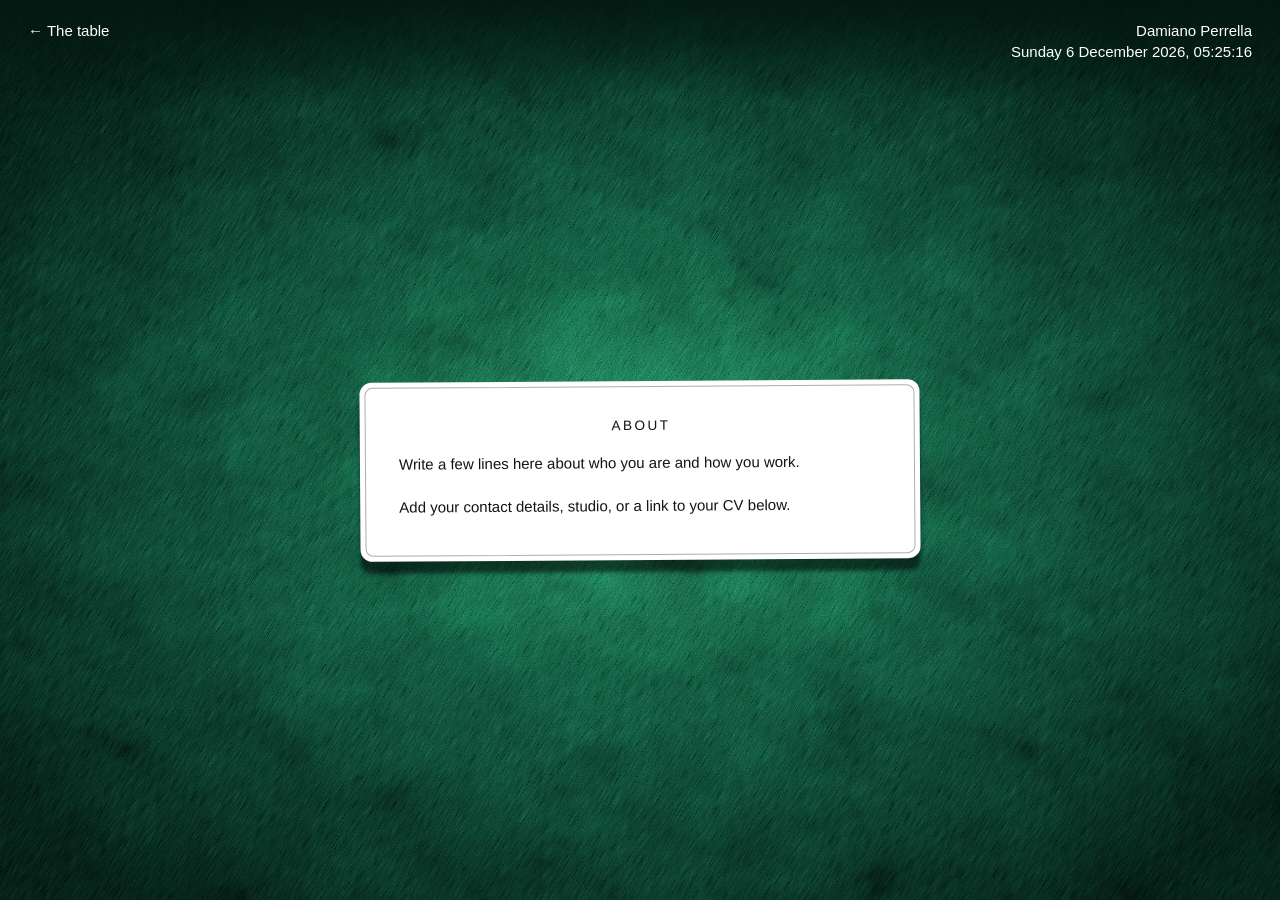
==== about/index.html @ aa50910e "Add files via upload" ====
<!DOCTYPE html>
<html lang="en">
<head>
<meta charset="utf-8">
<meta name="viewport" content="width=device-width, initial-scale=1">
<title>About — Damiano Perrella</title>
<style>
  /* ============================================================
     DESIGN TOKENS — kept identical to the landing page.
     ============================================================ */
  :root {
    --felt-light: #1b7a52;
    --felt:       #0d4a33;
    --felt-dark:  #031610;

    --card:  #ffffff;
    --ink:   #141414;
    --ink-dim: rgba(20, 20, 20, .35);
    --ink-soft: rgba(20, 20, 20, .55);
    --red:   #de1f26;                    /* hard aspects, retrograde */
    --on-bg: #ffffff;

    --font: "Helvetica Neue", Helvetica, Arial, sans-serif;
    /* astrological symbols are not in Helvetica, so the browser borrows them
       from the system's symbol fonts */
    --glyph: "Helvetica Neue", Helvetica, Arial, "Apple Symbols", "Segoe UI Symbol",
             "Noto Sans Symbols", "Noto Sans Symbols 2", "DejaVu Sans", sans-serif;
  }

  * { box-sizing: border-box; margin: 0; padding: 0; }

  body {
    min-height: 100vh;
    overflow-x: hidden;
    color: var(--on-bg);
    font-family: var(--font);
    background: var(--felt-dark);
  }

  /* ---------------- the felt table (same as landing) ---------------- */
  .felt {
    position: fixed; inset: 0;
    z-index: 0;
    pointer-events: none;
    isolation: isolate;
    overflow: hidden;
    background:
      radial-gradient(ellipse 62% 60% at 50% 52%,
        var(--felt-light) 0%, var(--felt) 38%, #093626 62%, var(--felt-dark) 100%),
      var(--felt);
  }
  .felt::before, .felt::after, .felt i {
    content: "";
    position: absolute; inset: 0;
    display: block;
  }
  .felt::before {
    background-image: url("data:image/svg+xml,%3Csvg xmlns='http://www.w3.org/2000/svg' width='220' height='220'%3E%3Cfilter id='n' x='0' y='0' width='100%25' height='100%25'%3E%3CfeTurbulence type='fractalNoise' baseFrequency='.85' numOctaves='3' seed='7' stitchTiles='stitch'/%3E%3CfeColorMatrix type='saturate' values='0'/%3E%3CfeComponentTransfer%3E%3CfeFuncR type='linear' slope='1.9' intercept='-.45'/%3E%3CfeFuncG type='linear' slope='1.9' intercept='-.45'/%3E%3CfeFuncB type='linear' slope='1.9' intercept='-.45'/%3E%3C/feComponentTransfer%3E%3C/filter%3E%3Crect width='100%25' height='100%25' filter='url(%23n)'/%3E%3C/svg%3E");
    background-size: 220px 220px;
    mix-blend-mode: overlay;
    opacity: .6;
  }
  .felt::after {
    inset: -30%;
    transform: rotate(32deg);
    background-image: url("data:image/svg+xml,%3Csvg xmlns='http://www.w3.org/2000/svg' width='360' height='360'%3E%3Cfilter id='f' x='0' y='0' width='100%25' height='100%25'%3E%3CfeTurbulence type='fractalNoise' baseFrequency='.75 .05' numOctaves='2' seed='11' stitchTiles='stitch'/%3E%3CfeColorMatrix type='saturate' values='0'/%3E%3CfeComponentTransfer%3E%3CfeFuncR type='linear' slope='2.4' intercept='-.7'/%3E%3CfeFuncG type='linear' slope='2.4' intercept='-.7'/%3E%3CfeFuncB type='linear' slope='2.4' intercept='-.7'/%3E%3C/feComponentTransfer%3E%3C/filter%3E%3Crect width='100%25' height='100%25' filter='url(%23f)'/%3E%3C/svg%3E");
    background-size: 360px 360px;
    mix-blend-mode: soft-light;
    opacity: .55;
  }
  .felt i {
    background-image: url("data:image/svg+xml,%3Csvg xmlns='http://www.w3.org/2000/svg' width='900' height='900'%3E%3Cfilter id='m' x='0' y='0' width='100%25' height='100%25'%3E%3CfeTurbulence type='fractalNoise' baseFrequency='.011 .016' numOctaves='3' seed='4' stitchTiles='stitch'/%3E%3CfeColorMatrix type='saturate' values='0'/%3E%3CfeComponentTransfer%3E%3CfeFuncR type='linear' slope='2.2' intercept='-.6'/%3E%3CfeFuncG type='linear' slope='2.2' intercept='-.6'/%3E%3CfeFuncB type='linear' slope='2.2' intercept='-.6'/%3E%3C/feComponentTransfer%3E%3C/filter%3E%3Crect width='100%25' height='100%25' filter='url(%23m)'/%3E%3C/svg%3E");
    background-size: 900px 900px;
    mix-blend-mode: overlay;
    opacity: .4;
  }

  /* ---------------- header (fixed, top right) ---------------- */
  .id {
    position: fixed; top: 0; left: 0; right: 0;
    z-index: 20;
    padding: 1.25rem 1.75rem 2.5rem;
    text-align: right;
    font-size: 15px;
    line-height: 1.4;
    pointer-events: none;
    background: linear-gradient(rgba(3, 22, 16, .85), rgba(3, 22, 16, 0));
  }
  .id a {
    display: block;
    width: fit-content;
    margin-left: auto;
    pointer-events: auto;
    color: var(--on-bg);
    text-decoration: none;
    font-variant-numeric: tabular-nums;
  }
  .id a.back { position: absolute; left: 1.75rem; top: 1.25rem; margin: 0; }
  .id a:hover, .id a:focus-visible { text-decoration: underline; text-underline-offset: 3px; outline: none; }


  /* ---------------- single card in the middle ---------------- */
  .page {
    position: relative; z-index: 2;
    min-height: 100vh;
    display: flex; align-items: center; justify-content: center;
    padding: 6.5rem 1.5rem 4rem;
  }
  .panel {
    position: relative;
    width: min(560px, 100%);
    padding: 9px;
    border-radius: 12px;
    background: var(--card);
    color: var(--ink);
    box-shadow: 0 12px 4px rgba(0, 0, 0, .55);
    opacity: 0;
    animation: deal .9s cubic-bezier(.2,.75,.25,1) .1s forwards;
  }
  @keyframes deal {
    0%   { opacity: 0; transform: translateY(160px) rotate(-5deg) scale(.94); }
    14%  { opacity: 1; }
    68%  { transform: translateY(-14px) rotate(.6deg) scale(1.01); }
    100% { opacity: 1; transform: translateY(0) rotate(-.4deg) scale(1); }
  }
  .panel::before {
    content: ""; position: absolute; inset: 5px;
    border: 1px solid var(--ink-dim); border-radius: 8px; pointer-events: none;
  }
  .panel .inner { padding: 28px 30px 32px; display: flex; flex-direction: column; gap: 18px; }
  .label {
    text-align: center; font-size: .85rem; letter-spacing: .18em;
    text-transform: uppercase; padding-left: .18em;
  }
  .panel p { font-size: 15px; line-height: 1.65; }
  .panel a { color: var(--ink); text-underline-offset: 3px; }
  @media (prefers-reduced-motion: reduce) { .panel { animation-duration: .01s; animation-delay: 0s; } }
</style>
</head>
<body>

<div class="felt" aria-hidden="true"><i></i></div>

<header class="id">
  <a class="back" href="/">&larr; The table</a>
  <a href="/about">Damiano Perrella</a>
  <a href="/fate" id="clock" aria-label="Current date and time. Open the planetary chart."></a>
</header>

<main class="page">
  <section class="panel">
    <div class="inner">
      <div class="label">About</div>
      <!-- Replace this paragraph with your own text. -->
      <p>Write a few lines here about who you are and how you work.</p>
      <p>Add your contact details, studio, or a link to your CV below.</p>
    </div>
  </section>
</main>

<script>
  const clockEl = document.getElementById("clock");
  const clockFmt = new Intl.DateTimeFormat("en-GB", {
    weekday: "long", day: "numeric", month: "long", year: "numeric",
    hour: "2-digit", minute: "2-digit", second: "2-digit", hourCycle: "h23"
  });
  function tickClock() {
    const p = {};
    for (const part of clockFmt.formatToParts(new Date())) p[part.type] = part.value;
    clockEl.textContent = `${p.weekday} ${p.day} ${p.month} ${p.year}, ${p.hour}:${p.minute}:${p.second}`;
  }
  (function loop() {
    tickClock();
    setTimeout(loop, 1000 - (Date.now() % 1000) + 5);
  })();
</script>
</body>
</html>
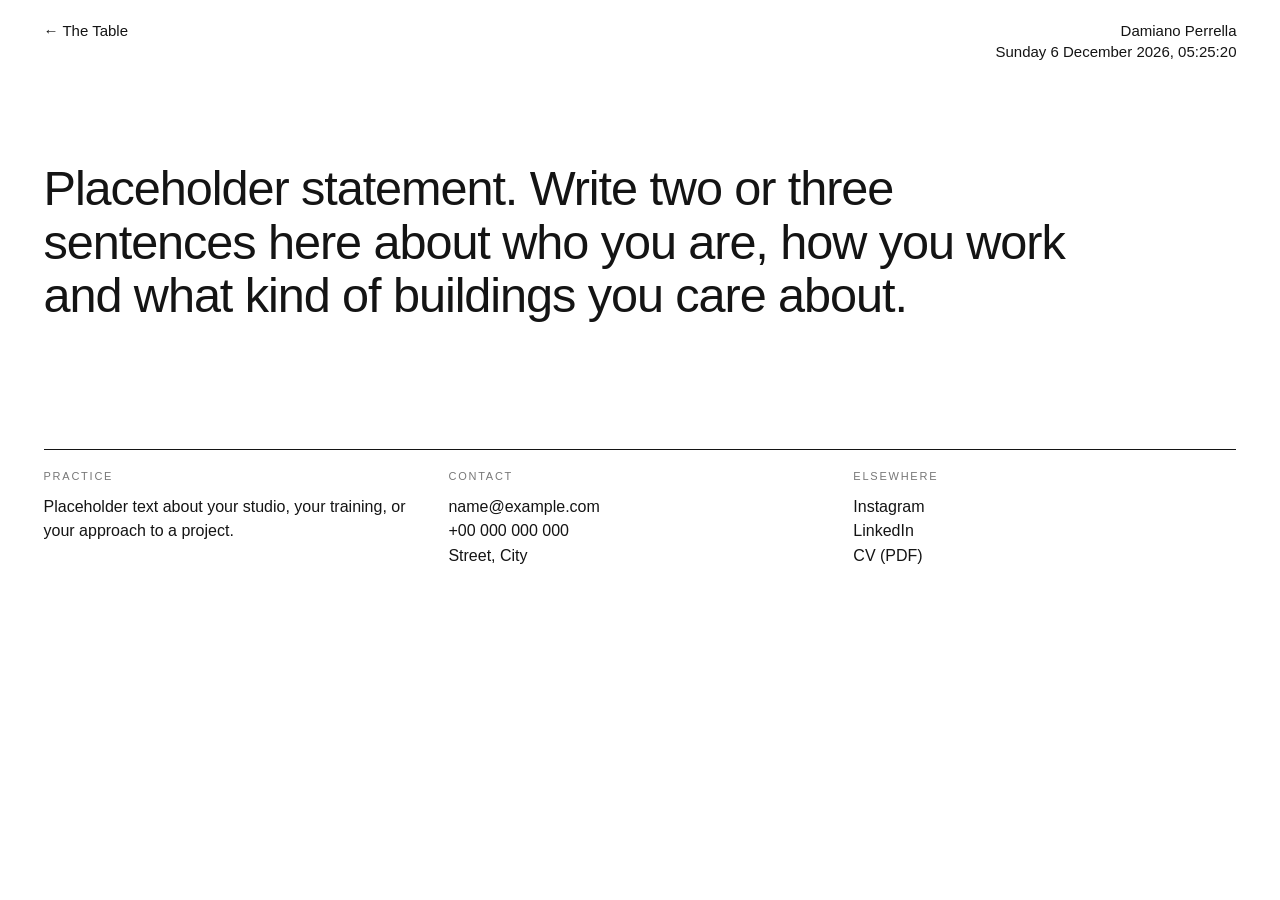
==== commit 2cc45718: "Add files via upload" ====
--- a/about/index.html
+++ b/about/index.html
@@ -3,176 +3,38 @@
 <head>
 <meta charset="utf-8">
 <meta name="viewport" content="width=device-width, initial-scale=1">
+<meta name="pt-color" content="#141414">
 <title>About — Damiano Perrella</title>
-<style>
-  /* ============================================================
-     DESIGN TOKENS — kept identical to the landing page.
-     ============================================================ */
-  :root {
-    --felt-light: #1b7a52;
-    --felt:       #0d4a33;
-    --felt-dark:  #031610;
-
-    --card:  #ffffff;
-    --ink:   #141414;
-    --ink-dim: rgba(20, 20, 20, .35);
-    --ink-soft: rgba(20, 20, 20, .55);
-    --red:   #de1f26;                    /* hard aspects, retrograde */
-    --on-bg: #ffffff;
-
-    --font: "Helvetica Neue", Helvetica, Arial, sans-serif;
-    /* astrological symbols are not in Helvetica, so the browser borrows them
-       from the system's symbol fonts */
-    --glyph: "Helvetica Neue", Helvetica, Arial, "Apple Symbols", "Segoe UI Symbol",
-             "Noto Sans Symbols", "Noto Sans Symbols 2", "DejaVu Sans", sans-serif;
-  }
-
-  * { box-sizing: border-box; margin: 0; padding: 0; }
-
-  body {
-    min-height: 100vh;
-    overflow-x: hidden;
-    color: var(--on-bg);
-    font-family: var(--font);
-    background: var(--felt-dark);
-  }
-
-  /* ---------------- the felt table (same as landing) ---------------- */
-  .felt {
-    position: fixed; inset: 0;
-    z-index: 0;
-    pointer-events: none;
-    isolation: isolate;
-    overflow: hidden;
-    background:
-      radial-gradient(ellipse 62% 60% at 50% 52%,
-        var(--felt-light) 0%, var(--felt) 38%, #093626 62%, var(--felt-dark) 100%),
-      var(--felt);
-  }
-  .felt::before, .felt::after, .felt i {
-    content: "";
-    position: absolute; inset: 0;
-    display: block;
-  }
-  .felt::before {
-    background-image: url("data:image/svg+xml,%3Csvg xmlns='http://www.w3.org/2000/svg' width='220' height='220'%3E%3Cfilter id='n' x='0' y='0' width='100%25' height='100%25'%3E%3CfeTurbulence type='fractalNoise' baseFrequency='.85' numOctaves='3' seed='7' stitchTiles='stitch'/%3E%3CfeColorMatrix type='saturate' values='0'/%3E%3CfeComponentTransfer%3E%3CfeFuncR type='linear' slope='1.9' intercept='-.45'/%3E%3CfeFuncG type='linear' slope='1.9' intercept='-.45'/%3E%3CfeFuncB type='linear' slope='1.9' intercept='-.45'/%3E%3C/feComponentTransfer%3E%3C/filter%3E%3Crect width='100%25' height='100%25' filter='url(%23n)'/%3E%3C/svg%3E");
-    background-size: 220px 220px;
-    mix-blend-mode: overlay;
-    opacity: .6;
-  }
-  .felt::after {
-    inset: -30%;
-    transform: rotate(32deg);
-    background-image: url("data:image/svg+xml,%3Csvg xmlns='http://www.w3.org/2000/svg' width='360' height='360'%3E%3Cfilter id='f' x='0' y='0' width='100%25' height='100%25'%3E%3CfeTurbulence type='fractalNoise' baseFrequency='.75 .05' numOctaves='2' seed='11' stitchTiles='stitch'/%3E%3CfeColorMatrix type='saturate' values='0'/%3E%3CfeComponentTransfer%3E%3CfeFuncR type='linear' slope='2.4' intercept='-.7'/%3E%3CfeFuncG type='linear' slope='2.4' intercept='-.7'/%3E%3CfeFuncB type='linear' slope='2.4' intercept='-.7'/%3E%3C/feComponentTransfer%3E%3C/filter%3E%3Crect width='100%25' height='100%25' filter='url(%23f)'/%3E%3C/svg%3E");
-    background-size: 360px 360px;
-    mix-blend-mode: soft-light;
-    opacity: .55;
-  }
-  .felt i {
-    background-image: url("data:image/svg+xml,%3Csvg xmlns='http://www.w3.org/2000/svg' width='900' height='900'%3E%3Cfilter id='m' x='0' y='0' width='100%25' height='100%25'%3E%3CfeTurbulence type='fractalNoise' baseFrequency='.011 .016' numOctaves='3' seed='4' stitchTiles='stitch'/%3E%3CfeColorMatrix type='saturate' values='0'/%3E%3CfeComponentTransfer%3E%3CfeFuncR type='linear' slope='2.2' intercept='-.6'/%3E%3CfeFuncG type='linear' slope='2.2' intercept='-.6'/%3E%3CfeFuncB type='linear' slope='2.2' intercept='-.6'/%3E%3C/feComponentTransfer%3E%3C/filter%3E%3Crect width='100%25' height='100%25' filter='url(%23m)'/%3E%3C/svg%3E");
-    background-size: 900px 900px;
-    mix-blend-mode: overlay;
-    opacity: .4;
-  }
-
-  /* ---------------- header (fixed, top right) ---------------- */
-  .id {
-    position: fixed; top: 0; left: 0; right: 0;
-    z-index: 20;
-    padding: 1.25rem 1.75rem 2.5rem;
-    text-align: right;
-    font-size: 15px;
-    line-height: 1.4;
-    pointer-events: none;
-    background: linear-gradient(rgba(3, 22, 16, .85), rgba(3, 22, 16, 0));
-  }
-  .id a {
-    display: block;
-    width: fit-content;
-    margin-left: auto;
-    pointer-events: auto;
-    color: var(--on-bg);
-    text-decoration: none;
-    font-variant-numeric: tabular-nums;
-  }
-  .id a.back { position: absolute; left: 1.75rem; top: 1.25rem; margin: 0; }
-  .id a:hover, .id a:focus-visible { text-decoration: underline; text-underline-offset: 3px; outline: none; }
-
-
-  /* ---------------- single card in the middle ---------------- */
-  .page {
-    position: relative; z-index: 2;
-    min-height: 100vh;
-    display: flex; align-items: center; justify-content: center;
-    padding: 6.5rem 1.5rem 4rem;
-  }
-  .panel {
-    position: relative;
-    width: min(560px, 100%);
-    padding: 9px;
-    border-radius: 12px;
-    background: var(--card);
-    color: var(--ink);
-    box-shadow: 0 12px 4px rgba(0, 0, 0, .55);
-    opacity: 0;
-    animation: deal .9s cubic-bezier(.2,.75,.25,1) .1s forwards;
-  }
-  @keyframes deal {
-    0%   { opacity: 0; transform: translateY(160px) rotate(-5deg) scale(.94); }
-    14%  { opacity: 1; }
-    68%  { transform: translateY(-14px) rotate(.6deg) scale(1.01); }
-    100% { opacity: 1; transform: translateY(0) rotate(-.4deg) scale(1); }
-  }
-  .panel::before {
-    content: ""; position: absolute; inset: 5px;
-    border: 1px solid var(--ink-dim); border-radius: 8px; pointer-events: none;
-  }
-  .panel .inner { padding: 28px 30px 32px; display: flex; flex-direction: column; gap: 18px; }
-  .label {
-    text-align: center; font-size: .85rem; letter-spacing: .18em;
-    text-transform: uppercase; padding-left: .18em;
-  }
-  .panel p { font-size: 15px; line-height: 1.65; }
-  .panel a { color: var(--ink); text-underline-offset: 3px; }
-  @media (prefers-reduced-motion: reduce) { .panel { animation-duration: .01s; animation-delay: 0s; } }
-</style>
+<script src="../site.js"></script>
+<link rel="stylesheet" href="../clean.css">
 </head>
 <body>
 
-<div class="felt" aria-hidden="true"><i></i></div>
-
 <header class="id">
-  <a class="back" href="/">&larr; The table</a>
+  <a class="back" href="/">&larr; The Table</a>
   <a href="/about">Damiano Perrella</a>
   <a href="/fate" id="clock" aria-label="Current date and time. Open the planetary chart."></a>
 </header>
 
-<main class="page">
-  <section class="panel">
-    <div class="inner">
-      <div class="label">About</div>
-      <!-- Replace this paragraph with your own text. -->
-      <p>Write a few lines here about who you are and how you work.</p>
-      <p>Add your contact details, studio, or a link to your CV below.</p>
-    </div>
-  </section>
+<main class="about">
+  <!-- Replace the text below with your own. -->
+  <p class="lede">Placeholder statement. Write two or three sentences here about who you are, how you work and what kind of buildings you care about.</p>
+
+  <div class="cols">
+    <section>
+      <h2 class="label">Practice</h2>
+      <p>Placeholder text about your studio, your training, or your approach to a project.</p>
+    </section>
+    <section>
+      <h2 class="label">Contact</h2>
+      <p>name@example.com<br>+00 000 000 000<br>Street, City</p>
+    </section>
+    <section>
+      <h2 class="label">Elsewhere</h2>
+      <p>Instagram<br>LinkedIn<br>CV (PDF)</p>
+    </section>
+  </div>
 </main>
 
-<script>
-  const clockEl = document.getElementById("clock");
-  const clockFmt = new Intl.DateTimeFormat("en-GB", {
-    weekday: "long", day: "numeric", month: "long", year: "numeric",
-    hour: "2-digit", minute: "2-digit", second: "2-digit", hourCycle: "h23"
-  });
-  function tickClock() {
-    const p = {};
-    for (const part of clockFmt.formatToParts(new Date())) p[part.type] = part.value;
-    clockEl.textContent = `${p.weekday} ${p.day} ${p.month} ${p.year}, ${p.hour}:${p.minute}:${p.second}`;
-  }
-  (function loop() {
-    tickClock();
-    setTimeout(loop, 1000 - (Date.now() % 1000) + 5);
-  })();
-</script>
 </body>
 </html>
--- a/clean.css
+++ b/clean.css
@@ -0,0 +1,96 @@
+/* ======================================================================
+   clean.css — the plain white look shared by every page except the
+   landing page (About, the project pages, Fate and the 404).
+   The landing page keeps its own felt-table styling.
+   ====================================================================== */
+:root {
+  --bg: #ffffff;
+  --ink: #141414;
+  --ink-soft: rgba(20, 20, 20, .58);
+  --rule: rgba(20, 20, 20, .16);
+  --red: #de1f26;                                   /* the one accent: hard aspects on /fate */
+
+  --font: "Helvetica Neue", Helvetica, Arial, sans-serif;   /* the only typeface */
+
+  --pad: clamp(20px, 3.4vw, 52px);                  /* page side margin */
+  --gap: clamp(12px, 1.7vw, 26px);                  /* space between columns */
+  --max: 1680px;                                    /* widest the content grows */
+}
+
+* { box-sizing: border-box; margin: 0; padding: 0; }
+
+html { background: var(--bg); }
+body {
+  min-height: 100vh;
+  background: var(--bg);
+  color: var(--ink);
+  font-family: var(--font);
+  font-size: 16px;
+  line-height: 1.55;
+  -webkit-font-smoothing: antialiased;
+}
+a { color: inherit; text-underline-offset: 3px; }
+h1, h2 { font-weight: 400; }
+
+/* ---------------- header: name + clock on the right, a way back on the left ---------------- */
+.id {
+  position: fixed; top: 0; left: 0; right: 0;
+  z-index: 20;
+  padding: 1.25rem var(--pad) 0;
+  text-align: right;
+  font-size: 15px;
+  line-height: 1.4;
+  color: var(--ink);
+  pointer-events: none;                             /* only the links themselves are clickable */
+}
+.id a {
+  display: block;
+  width: fit-content;
+  margin-left: auto;
+  color: inherit;
+  text-decoration: none;
+  pointer-events: auto;
+  font-variant-numeric: tabular-nums;               /* stops the seconds jittering */
+}
+.id a.back { position: absolute; left: var(--pad); top: 1.25rem; margin: 0; }
+.id a:hover, .id a:focus-visible { text-decoration: underline; outline: none; }
+
+/* ---------------- small-caps labels used for section headings ---------------- */
+.label {
+  font-size: 11px;
+  letter-spacing: .16em;
+  text-transform: uppercase;
+  color: var(--ink-soft);
+}
+
+/* ---------------- about page ---------------- */
+.about {
+  max-width: var(--max);
+  margin: 0 auto;
+  padding: clamp(120px, 18vh, 200px) var(--pad) clamp(80px, 12vh, 140px);
+}
+.lede {
+  max-width: 21em;
+  font-size: clamp(26px, 3.8vw, 58px);
+  line-height: 1.1;
+  letter-spacing: -.022em;
+}
+.cols {
+  display: grid;
+  grid-template-columns: repeat(auto-fit, minmax(220px, 1fr));
+  gap: 32px var(--gap);
+  margin-top: clamp(72px, 14vh, 160px);
+  padding-top: 18px;
+  border-top: 1px solid var(--ink);
+}
+.cols h2 { margin-bottom: 10px; }
+.cols p { max-width: 28em; }
+
+/* ---------------- 404 ---------------- */
+.notfound {
+  min-height: 100vh;
+  display: flex; flex-direction: column; justify-content: center;
+  padding: 0 var(--pad);
+  gap: 14px;
+}
+.notfound h1 { font-size: clamp(80px, 18vw, 280px); line-height: .9; letter-spacing: -.05em; }
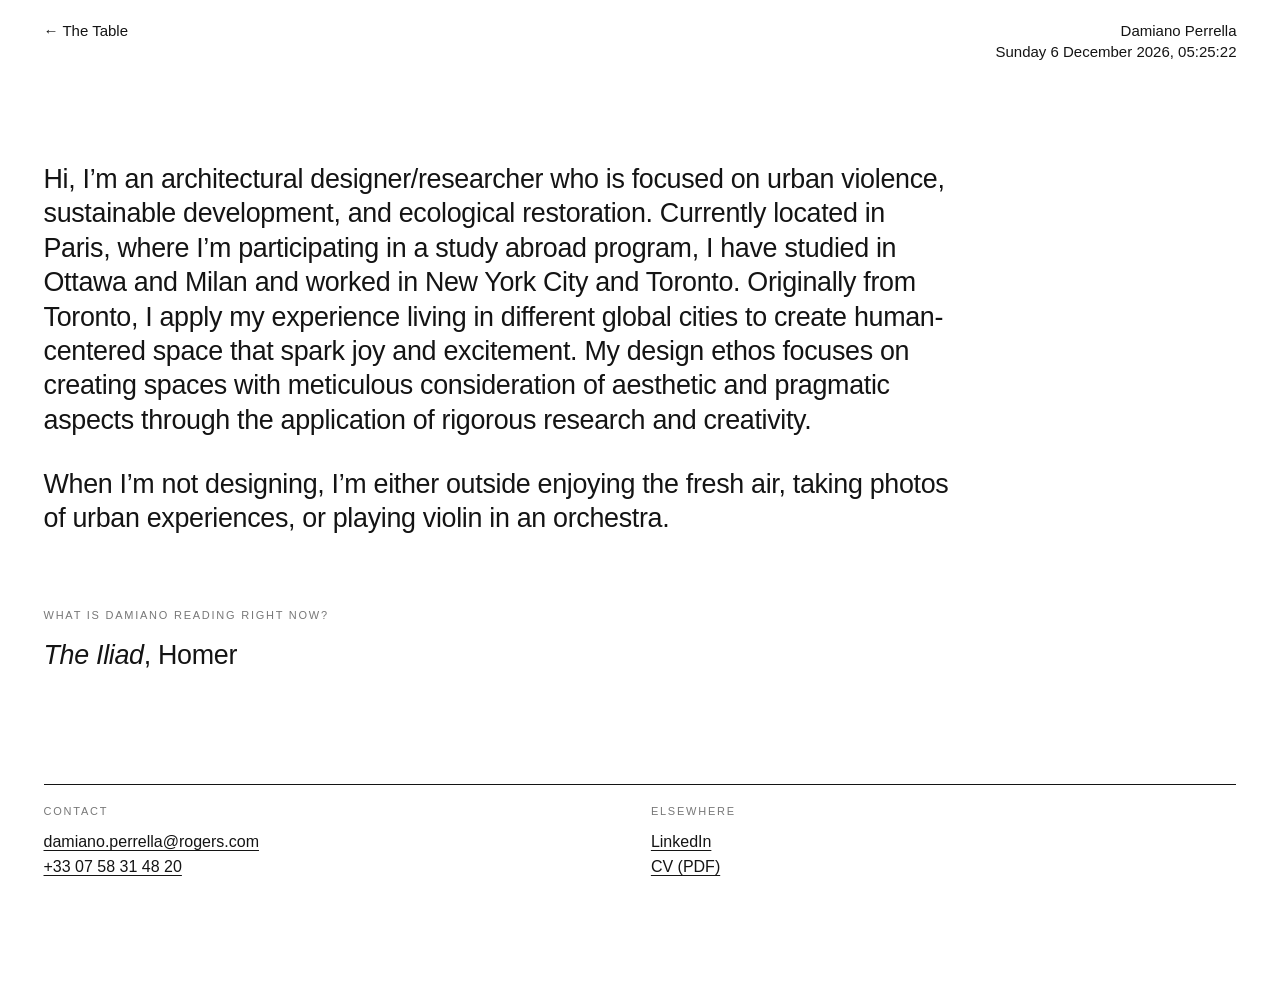
==== commit 3f116db6: "Add files via upload" ====
--- a/about/index.html
+++ b/about/index.html
@@ -17,21 +17,24 @@
 </header>
 
 <main class="about">
-  <!-- Replace the text below with your own. -->
-  <p class="lede">Placeholder statement. Write two or three sentences here about who you are, how you work and what kind of buildings you care about.</p>
+  <div class="lede">
+    <p>Hi, I&rsquo;m an architectural designer/researcher who is focused on urban violence, sustainable development, and ecological restoration. Currently located in Paris, where I&rsquo;m participating in a study abroad program, I have studied in Ottawa and Milan and worked in New York City and Toronto. Originally from Toronto, I apply my experience living in different global cities to create human-centered space that spark joy and excitement. My design ethos focuses on creating spaces with meticulous consideration of aesthetic and pragmatic aspects through the application of rigorous research and creativity.</p>
+    <p>When I&rsquo;m not designing, I&rsquo;m either outside enjoying the fresh air, taking photos of urban experiences, or playing violin in an orchestra.</p>
+  </div>
+
+  <section class="reading">
+    <h2 class="label">What is Damiano Reading Right Now?</h2>
+    <p><em>The Iliad</em>, Homer</p>
+  </section>
 
   <div class="cols">
     <section>
-      <h2 class="label">Practice</h2>
-      <p>Placeholder text about your studio, your training, or your approach to a project.</p>
-    </section>
-    <section>
       <h2 class="label">Contact</h2>
-      <p>name@example.com<br>+00 000 000 000<br>Street, City</p>
+      <p><a href="mailto:damiano.perrella@rogers.com">damiano.perrella@rogers.com</a><br><a href="tel:+330758314820">+33 07 58 31 48 20</a></p>
     </section>
     <section>
       <h2 class="label">Elsewhere</h2>
-      <p>Instagram<br>LinkedIn<br>CV (PDF)</p>
+      <p><a href="https://www.linkedin.com/in/damiano-perrella-364a67422/" target="_blank" rel="noopener">LinkedIn</a><br><a href="/cv.pdf" target="_blank" rel="noopener">CV (PDF)</a></p>
     </section>
   </div>
 </main>
--- a/clean.css
+++ b/clean.css
@@ -70,16 +70,24 @@
   padding: clamp(120px, 18vh, 200px) var(--pad) clamp(80px, 12vh, 140px);
 }
 .lede {
-  max-width: 21em;
-  font-size: clamp(26px, 3.8vw, 58px);
-  line-height: 1.1;
-  letter-spacing: -.022em;
+  max-width: 34em;
+  font-size: clamp(19px, 2.1vw, 30px);
+  line-height: 1.28;
+  letter-spacing: -.012em;
 }
+.lede p + p { margin-top: 1.1em; }
+.reading {
+  margin-top: clamp(48px, 8vh, 96px);
+}
+.reading .label { margin-bottom: 10px; }
+.reading p { font-size: clamp(19px, 2.1vw, 30px); letter-spacing: -.012em; }
+.cols a { text-decoration: underline; text-underline-offset: 3px; text-decoration-thickness: 1px; }
+.cols a:hover { text-decoration-thickness: 2px; }
 .cols {
   display: grid;
   grid-template-columns: repeat(auto-fit, minmax(220px, 1fr));
   gap: 32px var(--gap);
-  margin-top: clamp(72px, 14vh, 160px);
+  margin-top: clamp(64px, 12vh, 140px);
   padding-top: 18px;
   border-top: 1px solid var(--ink);
 }
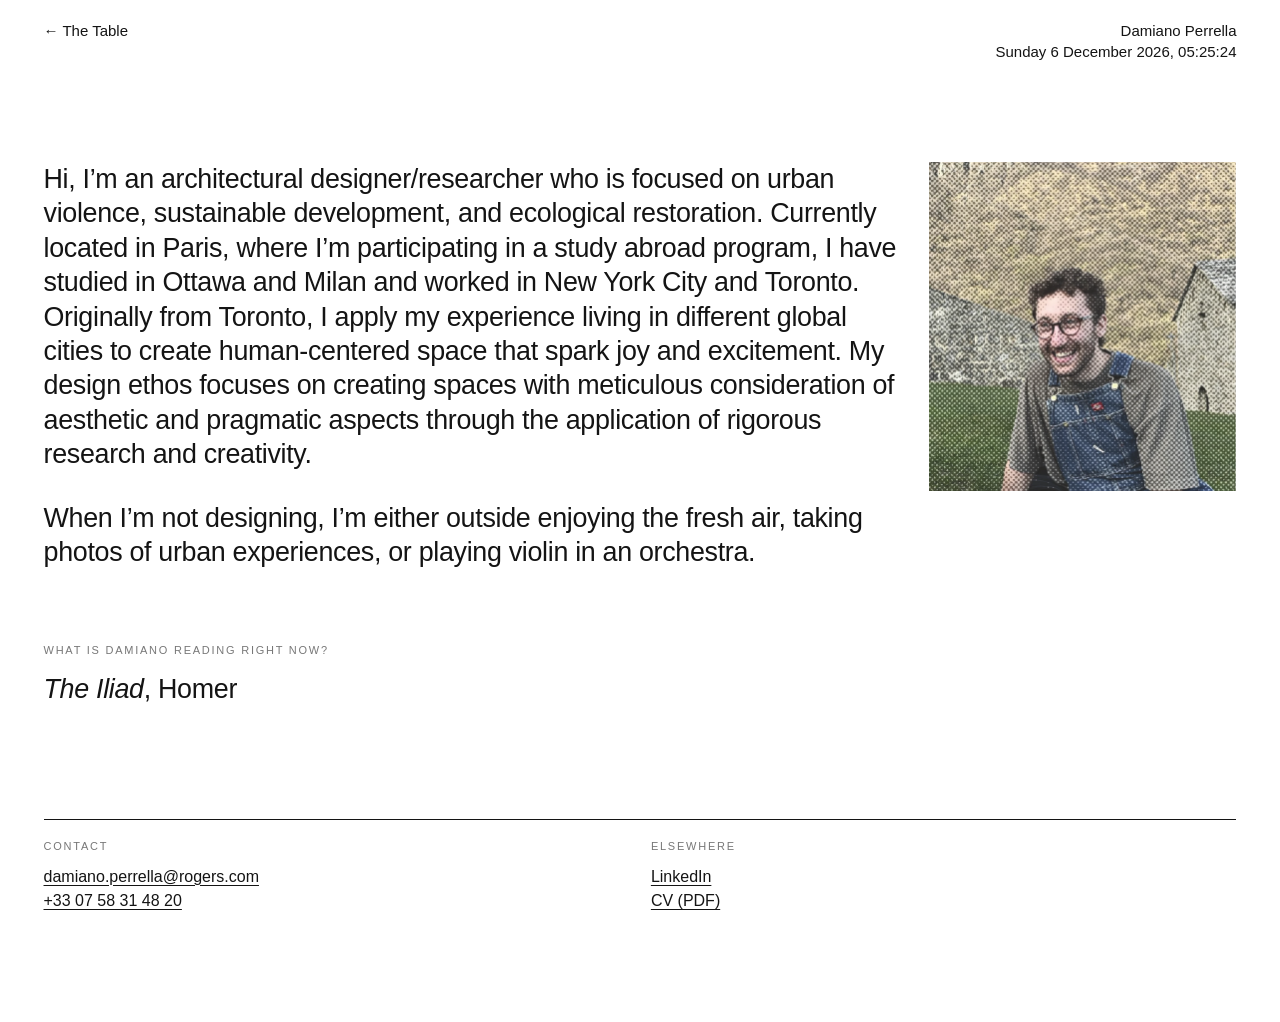
==== commit f8761eec: "Add files via upload" ====
--- a/about/index.html
+++ b/about/index.html
@@ -17,9 +17,12 @@
 </header>
 
 <main class="about">
-  <div class="lede">
-    <p>Hi, I&rsquo;m an architectural designer/researcher who is focused on urban violence, sustainable development, and ecological restoration. Currently located in Paris, where I&rsquo;m participating in a study abroad program, I have studied in Ottawa and Milan and worked in New York City and Toronto. Originally from Toronto, I apply my experience living in different global cities to create human-centered space that spark joy and excitement. My design ethos focuses on creating spaces with meticulous consideration of aesthetic and pragmatic aspects through the application of rigorous research and creativity.</p>
-    <p>When I&rsquo;m not designing, I&rsquo;m either outside enjoying the fresh air, taking photos of urban experiences, or playing violin in an orchestra.</p>
+  <div class="intro">
+    <div class="lede">
+      <p>Hi, I&rsquo;m an architectural designer/researcher who is focused on urban violence, sustainable development, and ecological restoration. Currently located in Paris, where I&rsquo;m participating in a study abroad program, I have studied in Ottawa and Milan and worked in New York City and Toronto. Originally from Toronto, I apply my experience living in different global cities to create human-centered space that spark joy and excitement. My design ethos focuses on creating spaces with meticulous consideration of aesthetic and pragmatic aspects through the application of rigorous research and creativity.</p>
+      <p>When I&rsquo;m not designing, I&rsquo;m either outside enjoying the fresh air, taking photos of urban experiences, or playing violin in an orchestra.</p>
+    </div>
+    <img class="headshot" src="../images/about/headshot.webp" width="1229" height="1317" alt="Portrait of Damiano Perrella">
   </div>
 
   <section class="reading">
--- a/clean.css
+++ b/clean.css
@@ -69,6 +69,13 @@
   margin: 0 auto;
   padding: clamp(120px, 18vh, 200px) var(--pad) clamp(80px, 12vh, 140px);
 }
+.intro {
+  display: grid;
+  grid-template-columns: minmax(0, 1fr) minmax(180px, 24vw);
+  gap: 40px var(--gap);
+  align-items: start;
+}
+.headshot { display: block; width: 100%; height: auto; }
 .lede {
   max-width: 34em;
   font-size: clamp(19px, 2.1vw, 30px);
@@ -94,6 +101,11 @@
 .cols h2 { margin-bottom: 10px; }
 .cols p { max-width: 28em; }
 
+@media (max-width: 760px) {
+  .intro { grid-template-columns: 1fr; }
+  .headshot { order: -1; width: min(60%, 260px); }
+}
+
 /* ---------------- 404 ---------------- */
 .notfound {
   min-height: 100vh;
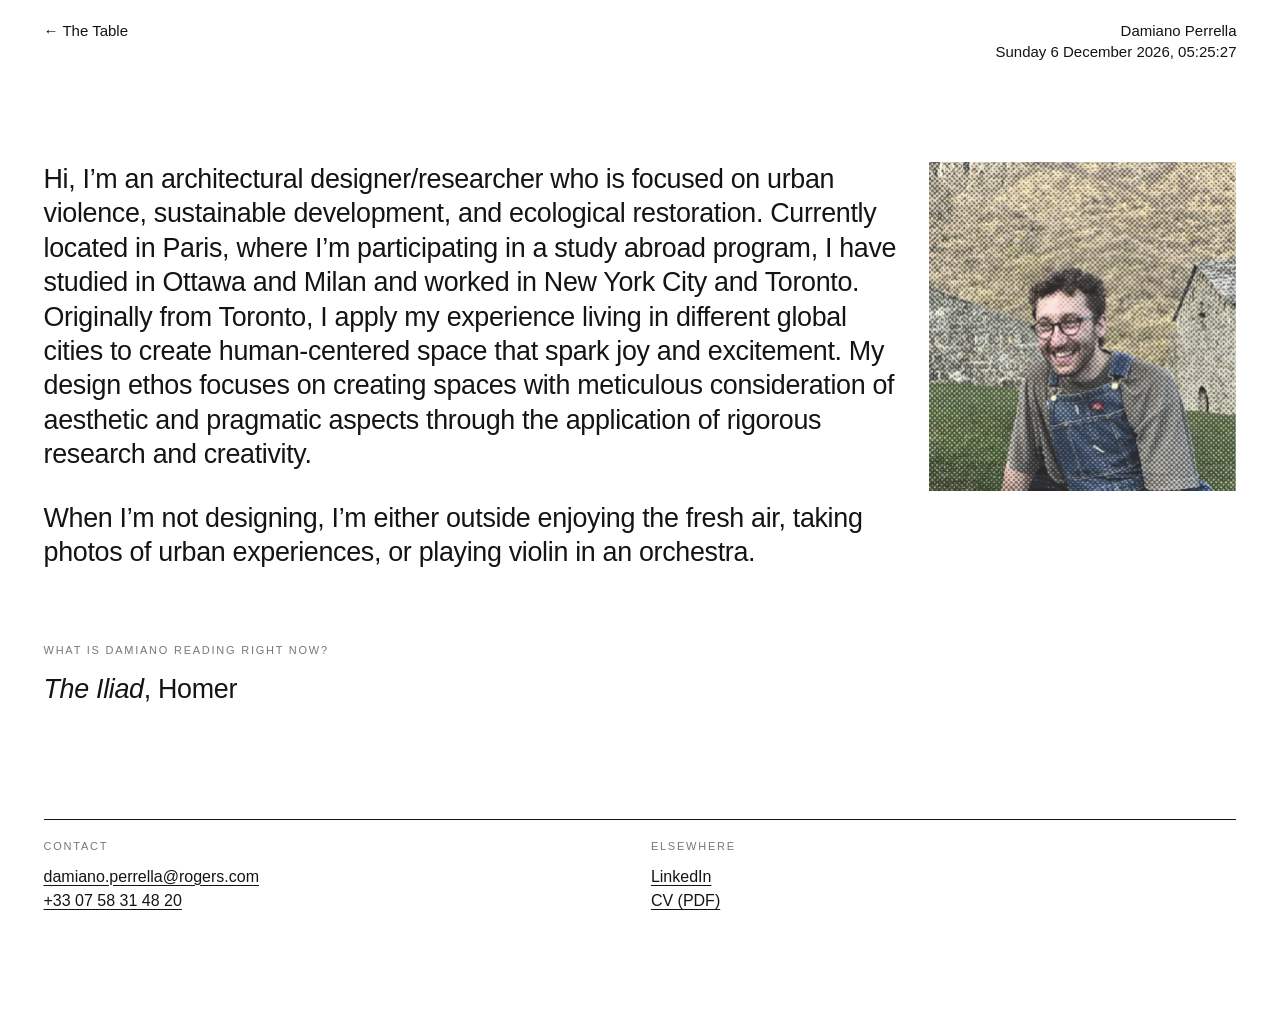
==== commit b88580ce: "Add files via upload" ====
--- a/about/index.html
+++ b/about/index.html
@@ -5,6 +5,10 @@
 <meta name="viewport" content="width=device-width, initial-scale=1">
 <meta name="pt-color" content="#141414">
 <title>About — Damiano Perrella</title>
+<link rel="icon" href="/favicon.ico" sizes="48x48">
+<link rel="icon" type="image/png" sizes="32x32" href="/favicon-32.png">
+<link rel="icon" type="image/png" sizes="16x16" href="/favicon-16.png">
+<link rel="apple-touch-icon" href="/apple-touch-icon.png">
 <script src="../site.js"></script>
 <link rel="stylesheet" href="../clean.css">
 </head>
